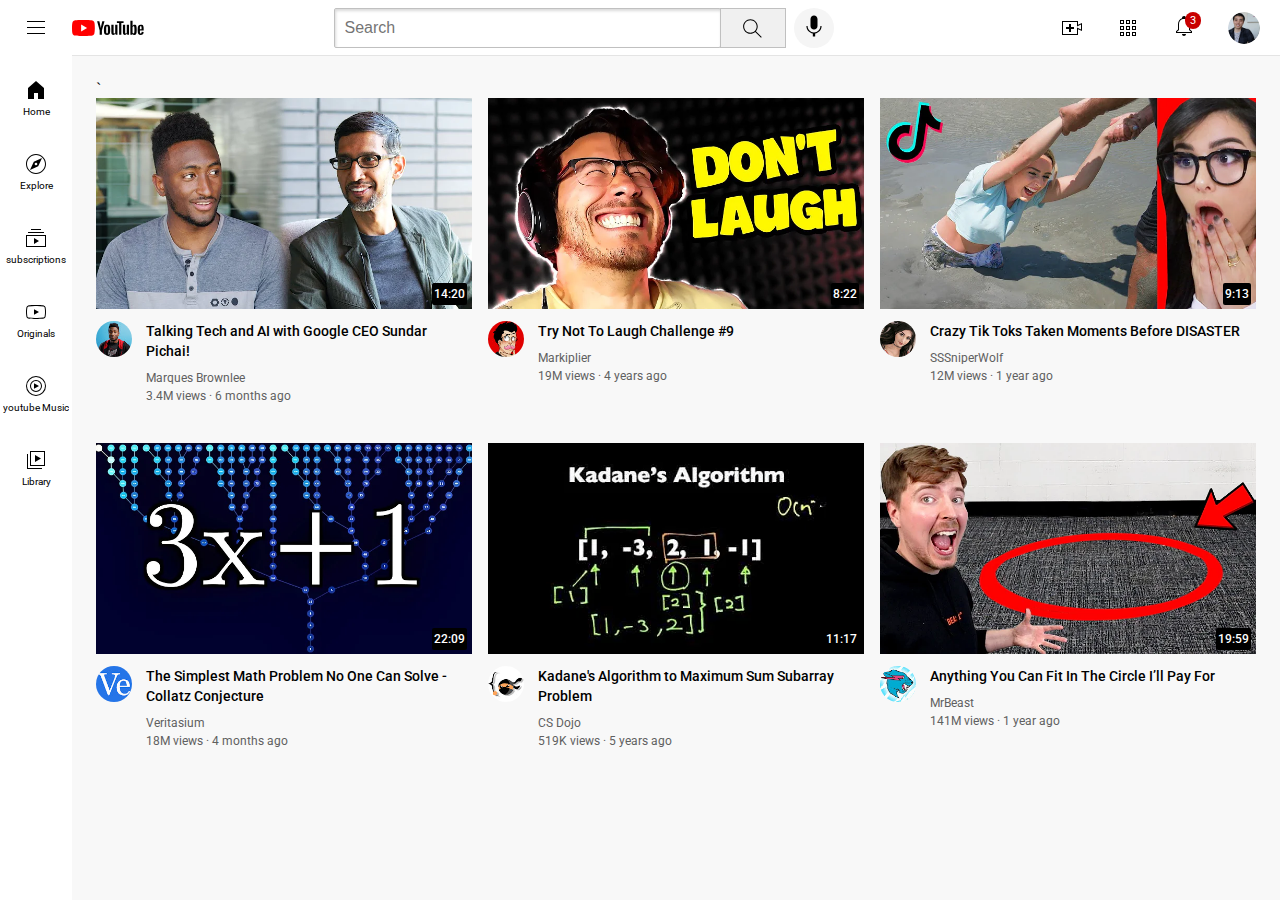
==== index.html @ 5aff3dcb "Add files via upload" ====
<!DOCTYPE html>
<html>
  <head>
    <title>YouTube.com Clone</title>

    <link rel="preconnect" href="https://fonts.googleapis.com">
    <link rel="preconnect" href="https://fonts.gstatic.com" crossorigin>
    <link href="https://fonts.googleapis.com/css2?family=Roboto:wght@400;500;700&display=swap" rel="stylesheet">

    <link rel="stylesheet" href="style/video.css">
    <link rel="stylesheet" href="style/general.css">
    <link rel="stylesheet" href="style/header.css">
    <link rel="stylesheet" href="style/sidebar.css">
    
  </head>
  <body>
    <div class="header">
        <div class="left-section">
        
          <img class="hamburger-menu" src="icons/hamburger-menu.svg">
      
          <img  class="youtube-logo" src="icons/youtube-logo.svg">
        </div>


        <div class="middle-section">
          <input class="search-bar" type="text" placeholder="Search">
          <button class="search-button" ><img class="search-icon" src="icons/search.svg"> 
            
          </button>
          <button class="voice-search-button" ><img class="mike-icons" src="icons/voice-search-icon.svg" > </button>
        </div>


        <div class="right-section">
          <img  class="upload-icon" src="icons/upload.svg">
          <img  class="upload-icon" src="icons/youtube-apps.svg">

          <div class="notification-icon-container">
            <img  class="upload-icon" src="icons/notifications.svg">
            <div class="notification-count">3</div>
          </div>
          <img  class="channel-icon" src="channelpic/my-channel.jpeg">
        </div>        
     </div>`
          
    <div class="sidebar">
        <div class="sidebar-link">
          <img src="icons/home.svg">
          <div>Home</div>
        </div>
        <div class="sidebar-link">
          <img src="icons/explore.svg">
          <div>Explore</div>
        </div>
        <div class="sidebar-link">
          <img src="icons/subscriptions.svg">
          <div>subscriptions</div>
        </div>
        <div class="sidebar-link">
          <img src="icons/originals.svg">
          <div>Originals</div>
        </div>
        <div class="sidebar-link">
          <img src="icons/youtube-music.svg">
          <div>youtube Music</div>
        </div>
        <div class="sidebar-link">
          <img src="icons/library.svg">
          <div>Library</div>
        </div>
    </div>

    <div class="video-grid">
      <div class="video-preview">
          <div class="thumbnail-row">
            <img class="thumbnail" src="thumbnail/thumbnail-1.webp">
            <div class="video-time">14:20</div>
          </div>
          <div class="video-info-grid">
              <div class="channel-picture">
                <img class="profile-picture" src="channelpic/channel-1.jpeg">
              </div>
              <div class="video-info">
                <p class="video-title">
                  Talking Tech and AI with Google CEO Sundar Pichai!
                </p>
                <p class="video-author">
                  Marques Brownlee
                </p>
                <p class="video-stats">
                  3.4M views &#183; 6 months ago
                </p>
              </div>
          </div>
      </div>

      <div class="video-preview">
        <div class="thumbnail-row">
          <img class="thumbnail" src="thumbnail/thumbnail-2.webp">
          <div class="video-time">8:22</div>
        </div>
        <div class="video-info-grid">
          <div class="channel-picture">
            <img class="profile-picture" src="channelpic/channel-2.jpeg">
          </div>
          <div class="video-info">
            <p class="video-title">
              Try Not To Laugh Challenge #9
            </p>
            <p class="video-author">
              Markiplier
            </p>
            <p class="video-stats">
              19M views &#183; 4 years ago
            </p>
          </div>
        </div>
     </div>

      <div class="video-preview">
        <div class="thumbnail-row">
          <img class="thumbnail" src="thumbnail/thumbnail-3.webp">
          <div class="video-time">9:13</div>
        </div>
        <div class="video-info-grid">
          <div class="channel-picture">
            <img class="profile-picture" src="channelpic/channel-3.jpeg">
          </div>
          <div class="video-info">
            <p class="video-title">
              Crazy Tik Toks Taken Moments Before DISASTER
            </p>
            <p class="video-author">
              SSSniperWolf
            </p>
            <p class="video-stats">
              12M views &#183; 1 year ago
            </p>
          </div>
        </div>
      </div>

      <div class="video-preview">
        <div class="thumbnail-row">
          <img class="thumbnail" src="thumbnail/thumbnail-4.webp">
          <div class="video-time">22:09</div>
        </div>
        <div class="video-info-grid">
          <div class="channel-picture">
            <img class="profile-picture" src="channelpic/channel-4.jpeg">
          </div>
          <div class="video-info">
            <p class="video-title">
              The Simplest Math Problem No One Can Solve - Collatz Conjecture
            </p>
            <p class="video-author">
              Veritasium
            </p>
            <p class="video-stats">
              18M views &#183; 4 months ago
            </p>
          </div>
        </div>
      </div>

      <div class="video-preview">
        <div class="thumbnail-row">
          <img class="thumbnail" src="thumbnail/thumbnail-5.webp">
          <div class="video-time">11:17</div>
        </div>
        <div class="video-info-grid">
          <div class="channel-picture">
            <img class="profile-picture" src="channelpic/channel-5.jpeg">
          </div>
          <div class="video-info">
            <p class="video-title">
              Kadane's Algorithm to Maximum Sum Subarray Problem
            </p>
            <p class="video-author">
              CS Dojo
            </p>
            <p class="video-stats">
              519K views &#183; 5 years ago
            </p>
          </div>
        </div>
      </div>

      <div class="video-preview">
        <div class="thumbnail-row">
          <img class="thumbnail" src="thumbnail/thumbnail-6.webp">
          <div class="video-time">19:59</div>
        </div>
        <div class="video-info-grid">
          <div class="channel-picture">
            <img class="profile-picture" src="channelpic/channel-6.jpeg">
          </div>
          <div class="video-info">
            <p class="video-title">
              Anything You Can Fit In The Circle I’ll Pay For
            </p>
            <p class="video-author">
              MrBeast
            </p>
            <p class="video-stats">
              141M views &#183; 1 year ago
            </p>
          </div>
        </div>
      </div>

    </div>
  </body>
</html>
---- style/video.css ----
.thumbnail {
  width: 100%;
}



.video-title {
  margin-top: 0;
  font-size: 14px;
  font-weight: 500;
  line-height: 20px;
  margin-bottom: 10px;
}

.video-info-grid {
  display: grid;
  grid-template-columns: 50px 1fr;
}

.profile-picture {
  width: 36px;
  border-radius: 50px;
}

.thumbnail-row {
  margin-bottom: 8px;
  position: relative;
}

.video-author,
.video-stats {
  font-size: 12px;
  color: rgb(96, 96, 96);
}

.video-author {
  margin-bottom: 4px;
}

.video-grid {
  display: grid;
  grid-template-columns: 1fr 1fr 1fr;
  column-gap: 16px;
  row-gap: 40px;
}
.video-time{
  font-family: Roboto,arial;
  font-size: 12px;
  font-weight: 500;
  padding: 2px;
  padding-right: 2px;
  padding-top: 4px;
  padding-bottom: 4px;
  background-color:black;
  position:absolute;
  color:white;
  bottom:8px;
  right:5px;
  border-radius:2px
}
---- style/general.css ----
p {
    font-family: Roboto, Arial;
    margin-top: 0;
    margin-bottom: 0;
  }
  body{
    background-color: rgb(248,248,248);
    margin:0;
    padding-top: 80px;
    padding-bottom: 10px;
    padding-left:96px;
    padding-right: 24px;
    
}
---- style/header.css ----
.header{
    height:55px;
    display:flex;
    flex-direction: row;
    justify-content: space-between;
    position:fixed;
    background-color: white;
    right: 0;
    left:0;
    top:0;
    border-bottom-width:1px;
    border-color: rgb(228,228,228);
    border-bottom-style: solid;
    z-index:10;
     }

 .left-section{
 
  
    display:flex;
    align-items: center;
    
  }  
 .middle-section{
   
   flex:1;
   margin-left: 70px;
   margin-right: 35px;
   max-width: 500px;
   display:flex;
   align-items:center;
  }
.right-section{
  display: flex;
  align-items:center;
  width:200px;
  justify-content: space-between;
  margin-right: 20px;
  flex-shrink: 0;

  }
.upload-icon{
  height:24px;
  }
  
.channel-icon{
  height: 32px;
  border-radius:16px;

  }
  
  
.hamburger-menu{
    height:24px;
    margin-left: 24px;
    margin-right: 24px;
  }
  
.search-button{
    height: 40px;
    width:66px;
    background-color: rgb(240,240,240);
    border-width:1px;
    border-style: solid;
    border-color: rgb(192,192,192);
    margin-left: -1px;
    margin-right: 8px;
    position: relative;
  }

.search-button .tooltip{
    position: absolute;
    background-color: gray;
    color: white;
    padding: 4px 8px 4px 8px;
    border-radius: 2px;
    font-size: 12px;
    bottom:-20px;

}
.voice-search-button{
    height: 40px;
    width:40px ;
    border-radius: 20px;
    border: none;
    background-color: rgb(245, 245,245);
  }
.search-icon{
    height:25px;
    margin-top: 4px;
    
  }
.mike-icon{
    height: 24px;
    margin-top: 4px;

  }
.search-bar{
    flex:1;
    height:36px;
    padding-left:10px;
    font-size:16px;
    border-width: 1px;
    border-style: solid;
    border-radius: 2px;
    box-shadow: inset 1px 2px 3px rgb(0,0,0,0.15);
    border-color:rgb(192,192,192);
    width:0;
  }
.search-button::placeholder{
    font-family:Roboto,arial;
    font-size: 16px;
}
.notification-icon-container{
   position:relative;


}


.notification-count{
    position:absolute;
    top:-2px;
    right:-5px;
    background-color: rgb(200,0,0);
    color:white;
    font-family: Roboto,arial;
    font-size:11px;
    padding-left: 5px;
    padding-right: 5px;
    padding-top: 2px;
    padding-bottom: 2px;
    border-radius: 10px;
  }
---- style/sidebar.css ----
.sidebar{
background-color: white;
position: fixed;
left:0;
bottom: 0;
top:55px;
width:72px;
z-index: 200;
padding-top: 5px;



}
.sidebar-link{
 height:74px;
 flex-direction: column;
 display:flex;
 align-items: center;
 justify-content: center;
 cursor:pointer;
    
}
.sidebar-link:hover{
 background-color: rgb(235,235,235);
}
.sidebar img{
height:24px;
margin-bottom: 4px;
}
.sidebar div{
font-family: Roboto,arial;
font-size: 10px;


}
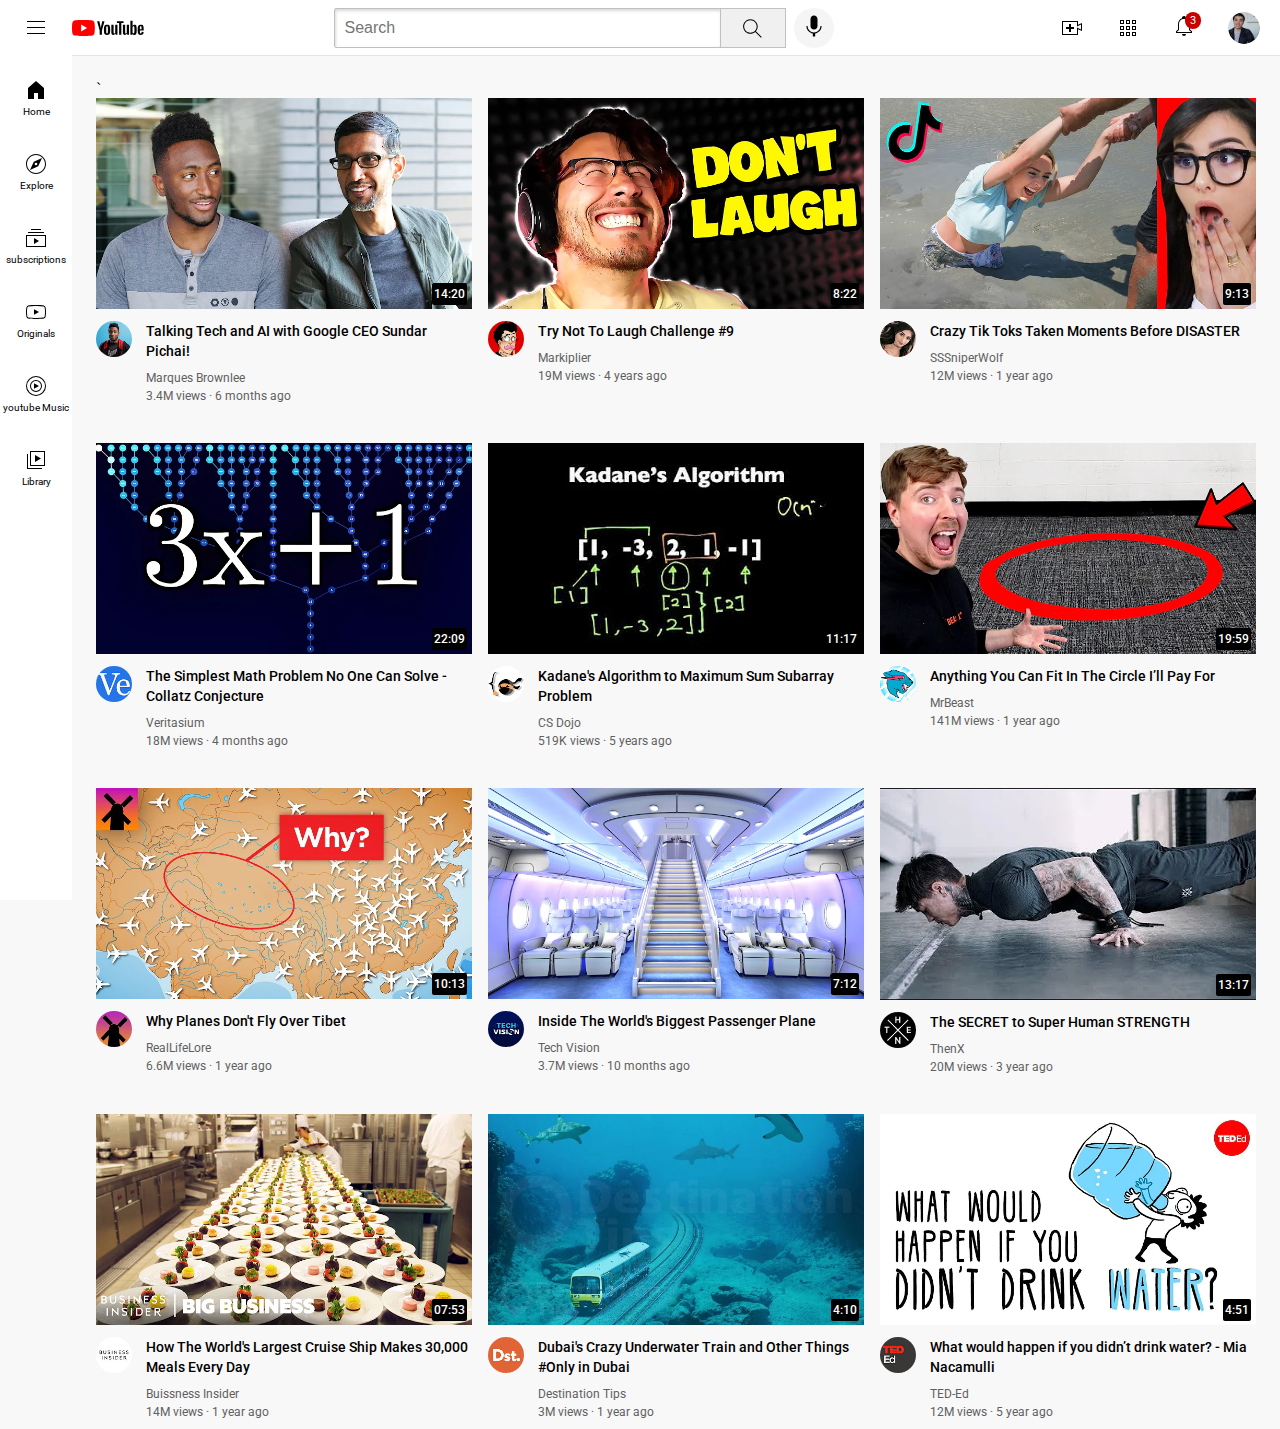
==== commit f3d67e0f: "Added more videos previews" ====
--- a/index.html
+++ b/index.html
@@ -210,6 +210,150 @@
         </div>
       </div>
 
+       <div class="video-preview">
+        <div class="thumbnail-row">
+          <img class="thumbnail" src="thumbnail/thumbnail-7.webp">
+          <div class="video-time">10:13</div>
+        </div>
+        <div class="video-info-grid">
+          <div class="channel-picture">
+            <img class="profile-picture" src="channelpic/channel-7.jpeg">
+          </div>
+          <div class="video-info">
+            <p class="video-title">
+              Why Planes Don't Fly Over Tibet
+            </p>
+            <p class="video-author">
+              RealLifeLore
+            </p>
+            <p class="video-stats">
+              6.6M views &#183; 1 year ago   
+            </p>
+          </div>
+        </div>
+      </div>
+      
+      <div class="video-preview">
+        <div class="thumbnail-row">
+          <img class="thumbnail" src="thumbnail/thumbnail-8.webp">
+          <div class="video-time">7:12</div>
+        </div>
+        <div class="video-info-grid">
+          <div class="channel-picture">
+            <img class="profile-picture" src="channelpic/channel-8.jpeg">
+          </div>
+          <div class="video-info">
+            <p class="video-title">
+            Inside The World's Biggest Passenger Plane
+            </p>
+            <p class="video-author">
+              Tech Vision
+            </p>
+            <p class="video-stats">
+             3.7M views &#183; 10 months ago
+            </p>
+          </div>
+        </div>
+      </div>
+
+      <div class="video-preview">
+        <div class="thumbnail-row">
+          <img class="thumbnail" src="thumbnail/thumbnail-9.webp">
+          <div class="video-time">13:17</div>
+        </div>
+        <div class="video-info-grid">
+          <div class="channel-picture">
+            <img class="profile-picture" src="channelpic/channel-9.jpeg">
+          </div>
+          <div class="video-info">
+            <p class="video-title">
+              The SECRET to Super Human STRENGTH
+            </p>
+            <p class="video-author">
+              ThenX
+            </p>
+            <p class="video-stats">
+              20M views &#183; 3 year ago
+              
+            </p>
+          </div>
+        </div>
+      </div>
+
+   
+      <div class="video-preview">
+        <div class="thumbnail-row">
+          <img class="thumbnail" src="thumbnail/thumbnail-10.webp">
+          <div class="video-time">07:53</div>
+        </div>
+        <div class="video-info-grid">
+          <div class="channel-picture">
+            <img class="profile-picture" src="channelpic/channel-10.jpeg">
+          </div>
+          <div class="video-info">
+            <p class="video-title">  
+            How The World's Largest Cruise Ship Makes 30,000 Meals Every Day
+            </p>
+            <p class="video-author">
+              Buissness Insider
+            </p>
+            <p class="video-stats">
+              14M views &#183; 1 year ago 
+            </p>
+          </div>
+        </div>
+      </div>
+
+      <div class="video-preview">
+        <div class="thumbnail-row">
+          <img class="thumbnail" src="thumbnail/thumbnail-11.webp">
+          <div class="video-time">4:10</div>
+        </div>
+        <div class="video-info-grid">
+          <div class="channel-picture">
+            <img class="profile-picture" src="channelpic/channel-11.jpeg">
+          </div>
+          <div class="video-info">
+            <p class="video-title"> 
+            Dubai's Crazy Underwater Train and Other Things #Only in Dubai
+            </p>
+            <p class="video-author">
+              Destination Tips
+            </p>
+            <p class="video-stats">
+              3M views &#183; 1 year ago
+              
+            </p>
+          </div>
+        </div>
+      </div>
+
+      <div class="video-preview">
+        <div class="thumbnail-row">
+          <img class="thumbnail" src="thumbnail/thumbnail-12.webp">
+          <div class="video-time">4:51</div>
+        </div>
+        <div class="video-info-grid">
+          <div class="channel-picture">
+            <img class="profile-picture" src="channelpic/channel-12.jpeg">
+          </div>
+          <div class="video-info">
+            <p class="video-title">
+              What would happen if you didn’t drink water? - Mia Nacamulli
+            </p>
+            <p class="video-author">
+               TED-Ed
+            </p>
+            <p class="video-stats">
+              12M views &#183; 5 year ago
+              
+            </p>
+         </div>
+        </div>
+      </div>
+
+
+
     </div>
   </body>
-</html>+</html>
